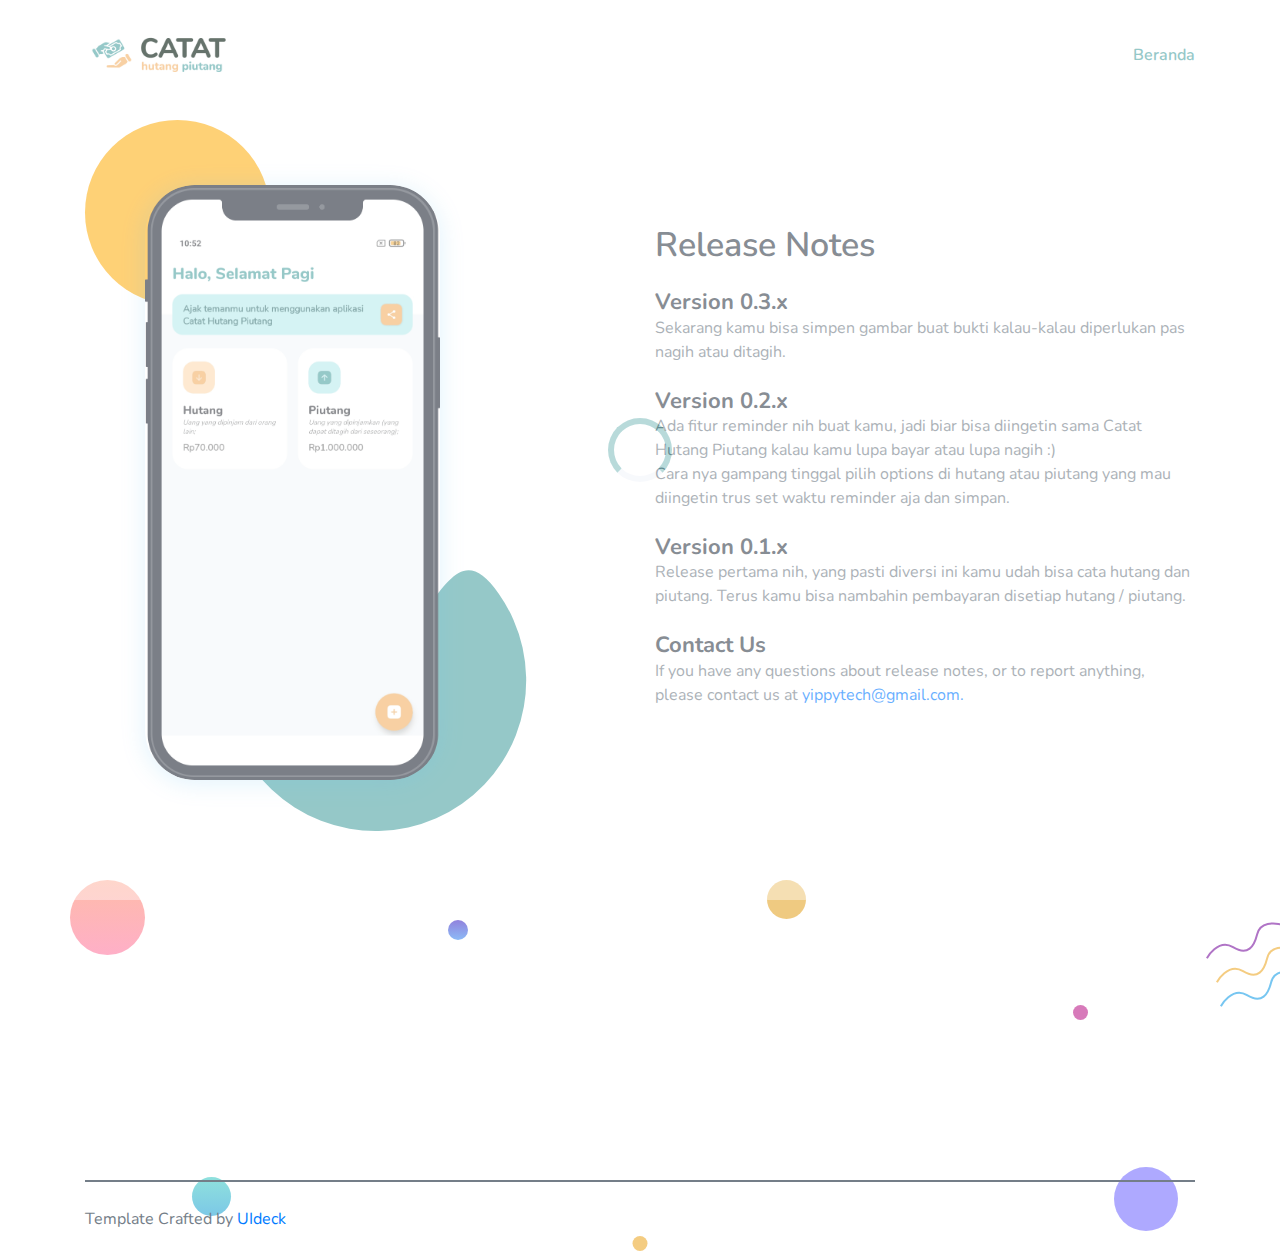
==== release/index.html @ dd899757 "init release notes" ====
<!doctype html>
<html class="no-js" lang="en">

<head>
    <meta charset="utf-8">    
    <title>Catat Hutang Piutang - Release Notes</title>
    <meta name="description" content="">
    <meta name="viewport" content="width=device-width, initial-scale=1">
    <link rel="shortcut icon" href="../assets/images/favicon.png" type="image/png">
    <link rel="stylesheet" href="../assets/css/animate.css">
    <link rel="stylesheet" href="../assets/css/lineicons.css">
    <link rel="stylesheet" href="../assets/css/bootstrap.min.css">
    <link rel="stylesheet" href="../assets/css/default.css">
    <link rel="stylesheet" href="../assets/css/style.css">    
</head>

<body>
    <div class="preloader">
        <div class="loader">
            <div class="ytp-spinner">
                <div class="ytp-spinner-container">
                    <div class="ytp-spinner-rotator">
                        <div class="ytp-spinner-left">
                            <div class="ytp-spinner-circle"></div>
                        </div>
                        <div class="ytp-spinner-right">
                            <div class="ytp-spinner-circle"></div>
                        </div>
                    </div>
                </div>
            </div>
        </div>
    </div>
    <header class="header-area">
        <div class="navbar-area">
            <div class="container">
                <div class="row">
                    <div class="col-lg-12">
                        <nav class="navbar navbar-expand-lg">
                            <a class="navbar-brand" href="https://yippytech.github.io/debt">
                                <img src="../assets/images/logo.png" alt="Logo">
                            </a>
                            <button class="navbar-toggler" type="button" data-toggle="collapse" data-target="#navbarSupportedContent" aria-controls="navbarSupportedContent" aria-expanded="false" aria-label="Toggle navigation">
                                <span class="toggler-icon"></span>
                                <span class="toggler-icon"></span>
                                <span class="toggler-icon"></span>
                            </button>

                            <div class="collapse navbar-collapse sub-menu-bar" id="navbarSupportedContent">
                                <ul id="nav" class="navbar-nav ml-auto">
                                    <li class="nav-item active">
                                        <a class="page-scroll" href="https://yippytech.github.io/debt">Beranda</a>
                                    </li>
                                </ul>
                            </div>
                        </nav>
                    </div>
                </div>
            </div>
        </div>

    </header>
    
    <section id="download" class="download-area pt-70 pb-40">
        <div class="container">
            <div class="row justify-content-center align-items-center">
                <div class="col-lg-6 col-md-9 d-none d-lg-block">
                    <div class="download-image mt-50 wow fadeInRightBig" data-wow-duration="1.3s" data-wow-delay="0.2s">
                        <img class="image" src="../assets/images/download-app.png" alt="download">
                        
                        <div class="download-shape-1"></div>
                        <div class="download-shape-2">
                            <img class="svg" src="../assets/images/download-shape.svg" alt="shape">
                        </div>
                    </div>
                </div>
                <div class="col-lg-6">
                    <div class="download-content mt-45 wow fadeInLeftBig" data-wow-duration="1.3s" data-wow-delay="0.5s">
                        <h3 class="download-title">Release Notes</h3>
                        <section class="mb-4 mt-4" id="item-1-1">
                            <h4 class="section-heading">Version 0.3.x</h4>
                            <p>Sekarang kamu bisa simpen gambar buat bukti kalau-kalau diperlukan pas nagih atau ditagih. </p>
                        </section>
                        <section class="mb-4 mt-4" id="item-1-1">
                            <h4 class="section-heading">Version 0.2.x</h4>
                            <p>Ada fitur reminder nih buat kamu, jadi biar bisa diingetin sama Catat Hutang Piutang kalau kamu lupa bayar atau lupa nagih :)
                            <br>
                            Cara nya gampang tinggal pilih options di hutang atau piutang yang mau diingetin trus set waktu reminder aja dan simpan.</p>
                        </section>
                        <section class="mb-4 mt-4" id="item-1-1">
                            <h4 class="section-heading">Version 0.1.x</h4>
                            <p>Release pertama nih, yang pasti diversi ini kamu udah bisa cata hutang dan piutang. Terus kamu bisa nambahin pembayaran disetiap hutang / piutang.</p>
                        </section>
    
                        <section class="mb-4" id="item-1-6">
                            <h4 class="section-heading">Contact Us</h4>
                            <p>If you have any questions about release notes, or to report anything, please contact us at <a href="mailto:yippytech@gmail.com">yippytech@gmail.com.</a></p>
                        </section><!--//section-->
                    </div>
                </div>
            </div>
        </div>
    </section>
    
    <footer id="footer" class="footer-area">
        
        <div class="footer-shape shape-1"></div>
        <div class="footer-shape shape-2"></div>
        <div class="footer-shape shape-3"></div>
        <div class="footer-shape shape-4"></div>
        <div class="footer-shape shape-5"></div>
        <div class="footer-shape shape-6"></div>
        <div class="footer-shape shape-7"></div>
        <div class="footer-shape shape-8">
            <img class="svg" src="../assets/images/footer-shape.svg" alt="Shape">
        </div>
        
        <div class="footer-widget pt-30 pb-80">
            <div class="container">
                <div class="row">
                    <div class="col-lg-4 col-md-6">
                        <div class="footer-about mt-50 wow fadeIn" data-wow-duration="1.3s" data-wow-delay="0.2s">
                            <a class="logo" href="#" >
                                <img src="../assets/images/logo.png" alt="Logo">
                            </a>
                            <p class="text">Biar ga lupa hutangin dan pinjem ke siapa aja :).</p>
                        </div>
                    </div> 
                    <div class="col-lg-5 col-md-6">
                        <div class="footer-link d-flex flex-wrap">
                            <div class="footer-link-wrapper mt-45 wow fadeIn" data-wow-duration="1.3s" data-wow-delay="0.4s">
                                <div class="footer-title">
                                    <h3 class="title">Link</h3>
                                </div>
                                <ul class="link">
                                    <li><a class="" href="https://yippytech.github.io/debt#home">Beranda</a></li>
                                    <li><a class="" href="https://yippytech.github.io/debt#why">Why</a></li>
                                    <li><a class="" href="https://yippytech.github.io/debt#about">Tentang</a></li>
                                </ul>
                            </div>
                            
                            <div class="footer-link-wrapper mt-45 wow fadeIn" data-wow-duration="1.3s" data-wow-delay="0.6s">
                                <div class="footer-title">
                                    <h3 class="title">Support</h3>
                                </div>
                                <ul class="link">
                                    <li><a class="" href="#">Privacy Policy</a></li>
                                </ul>
                            </div>
                        </div>
                    </div>
                    <div class="col-lg-3 col-md-6">
                        <div class="footer-contact mt-45 wow fadeIn" data-wow-duration="1.3s" data-wow-delay="0.8s">
                            <div class="footer-title">
                                <h3 class="title">Hubungi Kami</h3>
                            </div>
                            <ul class="contact-list">
                                <li>
                                    <div class="contact-info d-flex">
                                        <div class="info-content media-body">
                                            <p class="text"><a href="mailto:yippytech@gmail.com"><i class="lni lni-envelope"></i> yippytech@gmail.com</a></p>
                                        </div>
                                    </div>
                                </li>    
                            </ul>
                        </div>
                    </div>
                </div>
            </div>
        </div>
        
        <div class="footer-copyright">
            <div class="container">
                <div class="row">
                    <div class="col-lg-12">
                        <div class="copyright d-sm-flex justify-content-between">
                            <div class="copyright-text text-center">
                                <p class="text">Template Crafted by <a rel="nofollow" href="https://uideck.com">UIdeck</a></p>
                            </div>                        
                        </div>
                    </div>
                </div>
            </div>
        </div>
    </footer>
    <a href="#" class="back-to-top"><i class="lni lni-chevron-up"></i></a>

    <script src="../assets/js/vendor/jquery-1.12.4.min.js"></script>
    <script src="../assets/js/vendor/modernizr-3.7.1.min.js"></script>
    <script src="../assets/js/popper.min.js"></script>
    <script src="../assets/js/wow.min.js"></script>
    <script src="../assets/js/jquery.easing.min.js"></script>
    <script src="../assets/js/scrolling-nav.js"></script>
    <script src="../assets/js/main.js"></script>
    
</body>

</html>
---- assets/css/default.css ----
/* Deafult Margin & Padding */
/*-- Margin Top --*/
.mt-5 {
	margin-top: 5px;
}
.mt-10 {
	margin-top: 10px;
}
.mt-15 {
	margin-top: 15px;
}
.mt-20 {
	margin-top: 20px;
}
.mt-25 {
	margin-top: 25px;
}
.mt-30 {
	margin-top: 30px;
}
.mt-35 {
	margin-top: 35px;
}
.mt-40 {
	margin-top: 40px;
}
.mt-45 {
	margin-top: 45px;
}
.mt-50 {
	margin-top: 50px;
}
.mt-55 {
	margin-top: 55px;
}
.mt-60 {
	margin-top: 60px;
}
.mt-65 {
	margin-top: 65px;
}
.mt-70 {
	margin-top: 70px;
}
.mt-75 {
	margin-top: 75px;
}
.mt-80 {
	margin-top: 80px;
}
.mt-85 {
	margin-top: 85px;
}
.mt-90 {
	margin-top: 90px;
}
.mt-95 {
	margin-top: 95px;
}
.mt-100 {
	margin-top: 100px;
}
.mt-105 {
	margin-top: 105px;
}
.mt-110 {
	margin-top: 110px;
}
.mt-115 {
	margin-top: 115px;
}
.mt-120 {
	margin-top: 120px;
}
.mt-125 {
	margin-top: 125px;
}
.mt-130 {
	margin-top: 130px;
}
.mt-135 {
	margin-top: 135px;
}
.mt-140 {
	margin-top: 140px;
}
.mt-145 {
	margin-top: 145px;
}
.mt-150 {
	margin-top: 150px;
}
.mt-155 {
	margin-top: 155px;
}
.mt-160 {
	margin-top: 160px;
}
.mt-165 {
	margin-top: 165px;
}
.mt-170 {
	margin-top: 170px;
}
.mt-175 {
	margin-top: 175px;
}
.mt-180 {
	margin-top: 180px;
}
.mt-185 {
	margin-top: 185px;
}
.mt-190 {
	margin-top: 190px;
}
.mt-195 {
	margin-top: 195px;
}
.mt-200 {
	margin-top: 200px;
}
/*-- Margin Bottom --*/

.mb-5 {
	margin-bottom: 5px;
}
.mb-10 {
	margin-bottom: 10px;
}
.mb-15 {
	margin-bottom: 15px;
}
.mb-20 {
	margin-bottom: 20px;
}
.mb-25 {
	margin-bottom: 25px;
}
.mb-30 {
	margin-bottom: 30px;
}
.mb-35 {
	margin-bottom: 35px;
}
.mb-40 {
	margin-bottom: 40px;
}
.mb-45 {
	margin-bottom: 45px;
}
.mb-50 {
	margin-bottom: 50px;
}
.mb-55 {
	margin-bottom: 55px;
}
.mb-60 {
	margin-bottom: 60px;
}
.mb-65 {
	margin-bottom: 65px;
}
.mb-70 {
	margin-bottom: 70px;
}
.mb-75 {
	margin-bottom: 75px;
}
.mb-80 {
	margin-bottom: 80px;
}
.mb-85 {
	margin-bottom: 85px;
}
.mb-90 {
	margin-bottom: 90px;
}
.mb-95 {
	margin-bottom: 95px;
}
.mb-100 {
	margin-bottom: 100px;
}
.mb-105 {
	margin-bottom: 105px;
}
.mb-110 {
	margin-bottom: 110px;
}
.mb-115 {
	margin-bottom: 115px;
}
.mb-120 {
	margin-bottom: 120px;
}
.mb-125 {
	margin-bottom: 125px;
}
.mb-130 {
	margin-bottom: 130px;
}
.mb-135 {
	margin-bottom: 135px;
}
.mb-140 {
	margin-bottom: 140px;
}
.mb-145 {
	margin-bottom: 145px;
}
.mb-150 {
	margin-bottom: 150px;
}
.mb-155 {
	margin-bottom: 155px;
}
.mb-160 {
	margin-bottom: 160px;
}
.mb-165 {
	margin-bottom: 165px;
}
.mb-170 {
	margin-bottom: 170px;
}
.mb-175 {
	margin-bottom: 175px;
}
.mb-180 {
	margin-bottom: 180px;
}
.mb-185 {
	margin-bottom: 185px;
}
.mb-190 {
	margin-bottom: 190px;
}
.mb-195 {
	margin-bottom: 195px;
}
.mb-200 {
	margin-bottom: 200px;
}
/*-- margin left --*/
.ml-5 {
	margin-left: 5px;
}
.ml-10 {
	margin-left: 10px;
}
.ml-15 {
	margin-left: 15px;
}
.ml-20 {
	margin-left: 20px;
}
.ml-25 {
	margin-left: 25px;
}
.ml-30 {
	margin-left: 30px;
}
.ml-35 {
	margin-left: 35px;
}
.ml-40 {
	margin-left: 40px;
}
.ml-45 {
	margin-left: 45px;
}
.ml-50 {
	margin-left: 50px;
}
.ml-55 {
	margin-left: 55px;
}
.ml-60 {
	margin-left: 60px;
}
.ml-65 {
	margin-left: 65px;
}
.ml-70 {
	margin-left: 70px;
}
.ml-75 {
	margin-left: 75px;
}
.ml-80 {
	margin-left: 80px;
}
.ml-85 {
	margin-left: 85px;
}
.ml-90 {
	margin-left: 90px;
}
.ml-95 {
	margin-left: 95px;
}
.ml-100 {
	margin-left: 100px;
}
.ml-105 {
	margin-left: 105px;
}
.ml-110 {
	margin-left: 110px;
}
.ml-115 {
	margin-left: 115px;
}
.ml-120 {
	margin-left: 120px;
}
.ml-125 {
	margin-left: 125px;
}
.ml-130 {
	margin-left: 130px;
}
.ml-135 {
	margin-left: 135px;
}
.ml-140 {
	margin-left: 140px;
}
.ml-145 {
	margin-left: 145px;
}
.ml-150 {
	margin-left: 150px;
}
.ml-155 {
	margin-left: 155px;
}
.ml-160 {
	margin-left: 160px;
}
.ml-165 {
	margin-left: 165px;
}
.ml-170 {
	margin-left: 170px;
}
.ml-175 {
	margin-left: 175px;
}
.ml-180 {
	margin-left: 180px;
}
.ml-185 {
	margin-left: 185px;
}
.ml-190 {
	margin-left: 190px;
}
.ml-195 {
	margin-left: 195px;
}
.ml-200 {
	margin-left: 200px;
}
/*-- margin right --*/
.mr-5 {
	margin-right: 5px;
}
.mr-10 {
	margin-right: 10px;
}
.mr-15 {
	margin-right: 15px;
}
.mr-20 {
	margin-right: 20px;
}
.mr-25 {
	margin-right: 25px;
}
.mr-30 {
	margin-right: 30px;
}
.mr-35 {
	margin-right: 35px;
}
.mr-40 {
	margin-right: 40px;
}
.mr-45 {
	margin-right: 45px;
}
.mr-50 {
	margin-right: 50px;
}
.mr-55 {
	margin-right: 55px;
}
.mr-60 {
	margin-right: 60px;
}
.mr-65 {
	margin-right: 65px;
}
.mr-70 {
	margin-right: 70px;
}
.mr-75 {
	margin-right: 75px;
}
.mr-80 {
	margin-right: 80px;
}
.mr-85 {
	margin-right: 85px;
}
.mr-90 {
	margin-right: 90px;
}
.mr-95 {
	margin-right: 95px;
}
.mr-100 {
	margin-right: 100px;
}
.mr-105 {
	margin-right: 105px;
}
.mr-110 {
	margin-right: 110px;
}
.mr-115 {
	margin-right: 115px;
}
.mr-120 {
	margin-right: 120px;
}
.mr-125 {
	margin-right: 125px;
}
.mr-130 {
	margin-right: 130px;
}
.mr-135 {
	margin-right: 135px;
}
.mr-140 {
	margin-right: 140px;
}
.mr-145 {
	margin-right: 145px;
}
.mr-150 {
	margin-right: 150px;
}
.mr-155 {
	margin-right: 155px;
}
.mr-160 {
	margin-right: 160px;
}
.mr-165 {
	margin-right: 165px;
}
.mr-170 {
	margin-right: 170px;
}
.mr-175 {
	margin-right: 175px;
}
.mr-180 {
	margin-right: 180px;
}
.mr-185 {
	margin-right: 185px;
}
.mr-190 {
	margin-right: 190px;
}
.mr-195 {
	margin-right: 195px;
}
.mr-200 {
	margin-right: 200px;
}


/*-- Padding Top --*/

.pt-5 {
	padding-top: 5px;
}
.pt-10 {
	padding-top: 10px;
}
.pt-15 {
	padding-top: 15px;
}
.pt-20 {
	padding-top: 20px;
}
.pt-25 {
	padding-top: 25px;
}
.pt-30 {
	padding-top: 30px;
}
.pt-35 {
	padding-top: 35px;
}
.pt-40 {
	padding-top: 40px;
}
.pt-45 {
	padding-top: 45px;
}
.pt-50 {
	padding-top: 50px;
}
.pt-55 {
	padding-top: 55px;
}
.pt-60 {
	padding-top: 60px;
}
.pt-65 {
	padding-top: 65px;
}
.pt-70 {
	padding-top: 70px;
}
.pt-75 {
	padding-top: 75px;
}
.pt-80 {
	padding-top: 80px;
}
.pt-85 {
	padding-top: 85px;
}
.pt-90 {
	padding-top: 90px;
}
.pt-95 {
	padding-top: 95px;
}
.pt-100 {
	padding-top: 100px;
}
.pt-105 {
	padding-top: 105px;
}
.pt-110 {
	padding-top: 110px;
}
.pt-115 {
	padding-top: 115px;
}
.pt-120 {
	padding-top: 120px;
}
.pt-125 {
	padding-top: 125px;
}
.pt-130 {
	padding-top: 130px;
}
.pt-135 {
	padding-top: 135px;
}
.pt-140 {
	padding-top: 140px;
}
.pt-145 {
	padding-top: 145px;
}
.pt-150 {
	padding-top: 150px;
}
.pt-155 {
	padding-top: 155px;
}
.pt-160 {
	padding-top: 160px;
}
.pt-165 {
	padding-top: 165px;
}
.pt-170 {
	padding-top: 170px;
}
.pt-175 {
	padding-top: 175px;
}
.pt-180 {
	padding-top: 180px;
}
.pt-185 {
	padding-top: 185px;
}
.pt-190 {
	padding-top: 190px;
}
.pt-195 {
	padding-top: 195px;
}
.pt-200 {
	padding-top: 200px;
}
/*-- Padding Bottom --*/

.pb-5 {
	padding-bottom: 5px;
}
.pb-10 {
	padding-bottom: 10px;
}
.pb-15 {
	padding-bottom: 15px;
}
.pb-20 {
	padding-bottom: 20px;
}
.pb-25 {
	padding-bottom: 25px;
}
.pb-30 {
	padding-bottom: 30px;
}
.pb-35 {
	padding-bottom: 35px;
}
.pb-40 {
	padding-bottom: 40px;
}
.pb-45 {
	padding-bottom: 45px;
}
.pb-50 {
	padding-bottom: 50px;
}
.pb-55 {
	padding-bottom: 55px;
}
.pb-60 {
	padding-bottom: 60px;
}
.pb-65 {
	padding-bottom: 65px;
}
.pb-70 {
	padding-bottom: 70px;
}
.pb-75 {
	padding-bottom: 75px;
}
.pb-80 {
	padding-bottom: 80px;
}
.pb-85 {
	padding-bottom: 85px;
}
.pb-90 {
	padding-bottom: 90px;
}
.pb-95 {
	padding-bottom: 95px;
}
.pb-100 {
	padding-bottom: 100px;
}
.pb-105 {
	padding-bottom: 105px;
}
.pb-110 {
	padding-bottom: 110px;
}
.pb-115 {
	padding-bottom: 115px;
}
.pb-120 {
	padding-bottom: 120px;
}
.pb-125 {
	padding-bottom: 125px;
}
.pb-130 {
	padding-bottom: 130px;
}
.pb-135 {
	padding-bottom: 135px;
}
.pb-140 {
	padding-bottom: 140px;
}
.pb-145 {
	padding-bottom: 145px;
}
.pb-150 {
	padding-bottom: 150px;
}
.pb-155 {
	padding-bottom: 155px;
}
.pb-160 {
	padding-bottom: 160px;
}
.pb-165 {
	padding-bottom: 165px;
}
.pb-170 {
	padding-bottom: 170px;
}
.pb-175 {
	padding-bottom: 175px;
}
.pb-180 {
	padding-bottom: 180px;
}
.pb-185 {
	padding-bottom: 185px;
}
.pb-190 {
	padding-bottom: 190px;
}
.pb-195 {
	padding-bottom: 195px;
}
.pb-200 {
	padding-bottom: 200px;
}

/*-- Padding left --*/

.pl-0 {
	padding-left: 0px;
}
.pl-5 {
	padding-left: 5px;
}
.pl-10 {
	padding-left: 10px;
}
.pl-15 {
	padding-left: 15px;
}
.pl-20 {
	padding-left: 20px;
}
.pl-25 {
	padding-left: 25px;
}
.pl-30 {
	padding-left: 30px;
}
.pl-35 {
	padding-left: 35px;
}
.pl-40 {
	padding-left: 40px;
}
.pl-45 {
	padding-left: 45px;
}
.pl-50 {
	padding-left: 50px;
}
.pl-55 {
	padding-left: 55px;
}
.pl-60 {
	padding-left: 60px;
}
.pl-65 {
	padding-left: 65px;
}
.pl-70 {
	padding-left: 70px;
}
.pl-75 {
	padding-left: 75px;
}
.pl-80 {
	padding-left: 80px;
}
.pl-85 {
	padding-left: 85px;
}
.pl-90 {
	padding-left: 90px;
}
.pl-100 {
	padding-left: 100px;
}
.pl-105 {
	padding-left: 105px;
}
.pl-110 {
	padding-left: 110px;
}
.pl-115 {
	padding-left: 115px;
}
.pl-120 {
	padding-left: 120px;
}
.pl-125 {
	padding-left: 125px;
}
/*-- Padding right --*/

.pr-0 {
	padding-right: 0px;
}
.pr-5 {
	padding-right: 5px;
}
.pr-10 {
	padding-right: 10px;
}
.pr-15 {
	padding-right: 15px;
}
.pr-20 {
	padding-right: 20px;
}
.pr-25 {
	padding-right: 25px;
}
.pr-30 {
	padding-right: 30px;
}
.pr-35 {
	padding-right: 35px;
}
.pr-40 {
	padding-right: 40px;
}
.pr-45 {
	padding-right: 45px;
}
.pr-50 {
	padding-right: 50px;
}
.pr-55 {
	padding-right: 55px;
}
.pr-60 {
	padding-right: 60px;
}
.pr-65 {
	padding-right: 65px;
}
.pr-70 {
	padding-right: 70px;
}
.pr-75 {
	padding-right: 75px;
}
.pr-80 {
	padding-right: 80px;
}
.pr-85 {
	padding-right: 85px;
}
.pr-90 {
	padding-right: 90px;
}
.pr-95 {
	padding-right: 95px;
}
.pr-100 {
	padding-right: 100px;
}
.pr-105 {
	padding-right: 105px;
}
/* Background Color */

.gray-bg {
	background: #f6f6f6;
}
.white-bg {
	background: #fff;
}
.black-bg {
	background: #222;
}
/* Color */

.white {
	color: #fff;
}
.black {
	color: #222;
}
/* black overlay */

[data-overlay] {
	position: relative;
}
[data-overlay]::before {
	background: #000 none repeat scroll 0 0;
	content: "";
	height: 100%;
	left: 0;
	position: absolute;
	top: 0;
	width: 100%;
	z-index: 1;
}
[data-overlay="3"]::before {
	opacity: 0.3;
}
[data-overlay="4"]::before {
	opacity: 0.4;
}
[data-overlay="5"]::before {
	opacity: 0.5;
}
[data-overlay="6"]::before {
	opacity: 0.6;
}
[data-overlay="7"]::before {
	opacity: 0.7;
}
[data-overlay="8"]::before {
	opacity: 0.8;
}
[data-overlay="9"]::before {
	opacity: 0.9;
}
---- assets/css/style.css ----
/*-----------------------------------------------------------------------------------

    Template Name: AppLand
    Template URI: uideck.com/templates/appland
    Support: https://uideck.com/support/
    Version: 1.0

-----------------------------------------------------------------------------------

    CSS INDEX
    ===================

    01. Theme default CSS
	02. Header
    03. Hero
	04. Footer

-----------------------------------------------------------------------------------*/
/*===========================
      01.COMMON css 
===========================*/
@import url("https://fonts.googleapis.com/css?family=Nunito:300,400,600,700&display=swap");
body {
  font-family: "Nunito", sans-serif;
  font-weight: normal;
  font-style: normal;
  color: #747E88;
  overflow-x: hidden; }

* {
  margin: 0;
  padding: 0;
  -webkit-box-sizing: border-box;
  -moz-box-sizing: border-box;
  box-sizing: border-box; }

img {
  max-width: 100%; }

a:focus,
input:focus,
textarea:focus,
button:focus {
  text-decoration: none;
  outline: none; }

a:focus,
a:hover {
  text-decoration: none; }

i,
span,
a {
  display: inline-block; }

audio,
canvas,
iframe,
img,
svg,
video {
  vertical-align: middle; }

h1,
h2,
h3,
h4,
h5,
h6 {
  font-family: "Nunito", sans-serif;
  font-weight: 700;
  color: #38424D;
  margin: 0px; }

h1 {
  font-size: 48px; }

h2 {
  font-size: 36px; }

h3 {
  font-size: 28px; }

h4 {
  font-size: 22px; }

h5 {
  font-size: 18px; }

h6 {
  font-size: 16px; }

ul, ol {
  margin: 0px;
  padding: 0px;
  list-style-type: none; }

p {
  font-size: 16px;
  font-weight: 400;
  line-height: 24px;
  color: #747E88;
  margin: 0px; }

.bg_cover {
  background-position: center center;
  background-size: cover;
  background-repeat: no-repeat;
  width: 100%;
  height: 100%; }

/*===== All Button Style =====*/
.main-btn {
  display: inline-block;
  font-weight: 500;
  text-align: center;
  white-space: nowrap;
  vertical-align: middle;
  -webkit-user-select: none;
  -moz-user-select: none;
  -ms-user-select: none;
  user-select: none;
  border: 2px solid #4FA4A4;
  padding: 0 25px;
  font-size: 16px;
  height: 55px;
  line-height: 51px;
  border-radius: 5px;
  color: #fff;
  cursor: pointer;
  z-index: 5;
  -webkit-transition: all 0.4s ease-out 0s;
  -moz-transition: all 0.4s ease-out 0s;
  -ms-transition: all 0.4s ease-out 0s;
  -o-transition: all 0.4s ease-out 0s;
  transition: all 0.4s ease-out 0s;
  background-color: #4FA4A4; }
  .main-btn:hover {
    background-color: rgba(8, 152, 231, 0.7);
    color: #fff;
    border-color: transparent; }
  .main-btn.main-btn-2 {
    background-color: transparent;
    color: #525A63;
    border-color: #525A63; }
    .main-btn.main-btn-2:hover {
      background-color: rgba(82, 90, 99, 0.5);
      color: #525A63; }

@keyframes animation1 {
  0% {
    -webkit-transform: scale(1);
    -moz-transform: scale(1);
    -ms-transform: scale(1);
    -o-transform: scale(1);
    transform: scale(1); }
  50% {
    -webkit-transform: scale(1.2);
    -moz-transform: scale(1.2);
    -ms-transform: scale(1.2);
    -o-transform: scale(1.2);
    transform: scale(1.2); }
  100% {
    -webkit-transform: scale(1);
    -moz-transform: scale(1);
    -ms-transform: scale(1);
    -o-transform: scale(1);
    transform: scale(1); } }

@-webkit-keyframes animation1 {
  0% {
    -webkit-transform: scale(1);
    -moz-transform: scale(1);
    -ms-transform: scale(1);
    -o-transform: scale(1);
    transform: scale(1); }
  50% {
    -webkit-transform: scale(1.2);
    -moz-transform: scale(1.2);
    -ms-transform: scale(1.2);
    -o-transform: scale(1.2);
    transform: scale(1.2); }
  100% {
    -webkit-transform: scale(1);
    -moz-transform: scale(1);
    -ms-transform: scale(1);
    -o-transform: scale(1);
    transform: scale(1); } }

/*===== All Section Title Style =====*/
.section-title .title {
  font-size: 35px;
  font-weight: 600; }
  @media (max-width: 767px) {
    .section-title .title {
      font-size: 22px; } }
  @media only screen and (min-width: 576px) and (max-width: 767px) {
    .section-title .title {
      font-size: 26px; } }

.section-title .text {
  margin-top: 20px; }

/*===== All Slick Slide Outline Style =====*/
.slick-slide {
  outline: 0; }

/*===== All Preloader Style =====*/
.preloader {
  /* Body Overlay */
  position: fixed;
  top: 0;
  left: 0;
  display: table;
  height: 100%;
  width: 100%;
  /* Change Background Color */
  background: #fff;
  z-index: 99999; }
  .preloader .loader {
    display: table-cell;
    vertical-align: middle;
    text-align: center; }
    .preloader .loader .ytp-spinner {
      position: absolute;
      left: 50%;
      top: 50%;
      width: 64px;
      margin-left: -32px;
      z-index: 18;
      pointer-events: none; }
      .preloader .loader .ytp-spinner .ytp-spinner-container {
        pointer-events: none;
        position: absolute;
        width: 100%;
        padding-bottom: 100%;
        top: 50%;
        left: 50%;
        margin-top: -50%;
        margin-left: -50%;
        -webkit-animation: ytp-spinner-linspin 1568.23529647ms linear infinite;
        -moz-animation: ytp-spinner-linspin 1568.23529647ms linear infinite;
        -o-animation: ytp-spinner-linspin 1568.23529647ms linear infinite;
        animation: ytp-spinner-linspin 1568.23529647ms linear infinite; }
        .preloader .loader .ytp-spinner .ytp-spinner-container .ytp-spinner-rotator {
          position: absolute;
          width: 100%;
          height: 100%;
          -webkit-animation: ytp-spinner-easespin 5332ms cubic-bezier(0.4, 0, 0.2, 1) infinite both;
          -moz-animation: ytp-spinner-easespin 5332ms cubic-bezier(0.4, 0, 0.2, 1) infinite both;
          -o-animation: ytp-spinner-easespin 5332ms cubic-bezier(0.4, 0, 0.2, 1) infinite both;
          animation: ytp-spinner-easespin 5332ms cubic-bezier(0.4, 0, 0.2, 1) infinite both; }
          .preloader .loader .ytp-spinner .ytp-spinner-container .ytp-spinner-rotator .ytp-spinner-left {
            position: absolute;
            top: 0;
            left: 0;
            bottom: 0;
            overflow: hidden;
            right: 50%; }
          .preloader .loader .ytp-spinner .ytp-spinner-container .ytp-spinner-rotator .ytp-spinner-right {
            position: absolute;
            top: 0;
            right: 0;
            bottom: 0;
            overflow: hidden;
            left: 50%; }
    .preloader .loader .ytp-spinner-circle {
      box-sizing: border-box;
      position: absolute;
      width: 200%;
      height: 100%;
      border-style: solid;
      /* Spinner Color */
      border-color: #4FA4A4 #4FA4A4 #eceff8;
      border-radius: 50%;
      border-width: 6px; }
    .preloader .loader .ytp-spinner-left .ytp-spinner-circle {
      left: 0;
      right: -100%;
      border-right-color: #eceff8;
      -webkit-animation: ytp-spinner-left-spin 1333ms cubic-bezier(0.4, 0, 0.2, 1) infinite both;
      -moz-animation: ytp-spinner-left-spin 1333ms cubic-bezier(0.4, 0, 0.2, 1) infinite both;
      -o-animation: ytp-spinner-left-spin 1333ms cubic-bezier(0.4, 0, 0.2, 1) infinite both;
      animation: ytp-spinner-left-spin 1333ms cubic-bezier(0.4, 0, 0.2, 1) infinite both; }
    .preloader .loader .ytp-spinner-right .ytp-spinner-circle {
      left: -100%;
      right: 0;
      border-left-color: #eceff8;
      -webkit-animation: ytp-right-spin 1333ms cubic-bezier(0.4, 0, 0.2, 1) infinite both;
      -moz-animation: ytp-right-spin 1333ms cubic-bezier(0.4, 0, 0.2, 1) infinite both;
      -o-animation: ytp-right-spin 1333ms cubic-bezier(0.4, 0, 0.2, 1) infinite both;
      animation: ytp-right-spin 1333ms cubic-bezier(0.4, 0, 0.2, 1) infinite both; }

/* Preloader Animations */
@-webkit-keyframes ytp-spinner-linspin {
  to {
    -webkit-transform: rotate(360deg);
    -moz-transform: rotate(360deg);
    -ms-transform: rotate(360deg);
    -o-transform: rotate(360deg);
    transform: rotate(360deg); } }

@keyframes ytp-spinner-linspin {
  to {
    -webkit-transform: rotate(360deg);
    -moz-transform: rotate(360deg);
    -ms-transform: rotate(360deg);
    -o-transform: rotate(360deg);
    transform: rotate(360deg); } }

@-webkit-keyframes ytp-spinner-easespin {
  12.5% {
    -webkit-transform: rotate(135deg);
    -moz-transform: rotate(135deg);
    -ms-transform: rotate(135deg);
    -o-transform: rotate(135deg);
    transform: rotate(135deg); }
  25% {
    -webkit-transform: rotate(270deg);
    -moz-transform: rotate(270deg);
    -ms-transform: rotate(270deg);
    -o-transform: rotate(270deg);
    transform: rotate(270deg); }
  37.5% {
    -webkit-transform: rotate(405deg);
    -moz-transform: rotate(405deg);
    -ms-transform: rotate(405deg);
    -o-transform: rotate(405deg);
    transform: rotate(405deg); }
  50% {
    -webkit-transform: rotate(540deg);
    -moz-transform: rotate(540deg);
    -ms-transform: rotate(540deg);
    -o-transform: rotate(540deg);
    transform: rotate(540deg); }
  62.5% {
    -webkit-transform: rotate(675deg);
    -moz-transform: rotate(675deg);
    -ms-transform: rotate(675deg);
    -o-transform: rotate(675deg);
    transform: rotate(675deg); }
  75% {
    -webkit-transform: rotate(810deg);
    -moz-transform: rotate(810deg);
    -ms-transform: rotate(810deg);
    -o-transform: rotate(810deg);
    transform: rotate(810deg); }
  87.5% {
    -webkit-transform: rotate(945deg);
    -moz-transform: rotate(945deg);
    -ms-transform: rotate(945deg);
    -o-transform: rotate(945deg);
    transform: rotate(945deg); }
  to {
    -webkit-transform: rotate(1080deg);
    -moz-transform: rotate(1080deg);
    -ms-transform: rotate(1080deg);
    -o-transform: rotate(1080deg);
    transform: rotate(1080deg); } }

@keyframes ytp-spinner-easespin {
  12.5% {
    -webkit-transform: rotate(135deg);
    -moz-transform: rotate(135deg);
    -ms-transform: rotate(135deg);
    -o-transform: rotate(135deg);
    transform: rotate(135deg); }
  25% {
    -webkit-transform: rotate(270deg);
    -moz-transform: rotate(270deg);
    -ms-transform: rotate(270deg);
    -o-transform: rotate(270deg);
    transform: rotate(270deg); }
  37.5% {
    -webkit-transform: rotate(405deg);
    -moz-transform: rotate(405deg);
    -ms-transform: rotate(405deg);
    -o-transform: rotate(405deg);
    transform: rotate(405deg); }
  50% {
    -webkit-transform: rotate(540deg);
    -moz-transform: rotate(540deg);
    -ms-transform: rotate(540deg);
    -o-transform: rotate(540deg);
    transform: rotate(540deg); }
  62.5% {
    -webkit-transform: rotate(675deg);
    -moz-transform: rotate(675deg);
    -ms-transform: rotate(675deg);
    -o-transform: rotate(675deg);
    transform: rotate(675deg); }
  75% {
    -webkit-transform: rotate(810deg);
    -moz-transform: rotate(810deg);
    -ms-transform: rotate(810deg);
    -o-transform: rotate(810deg);
    transform: rotate(810deg); }
  87.5% {
    -webkit-transform: rotate(945deg);
    -moz-transform: rotate(945deg);
    -ms-transform: rotate(945deg);
    -o-transform: rotate(945deg);
    transform: rotate(945deg); }
  to {
    -webkit-transform: rotate(1080deg);
    -moz-transform: rotate(1080deg);
    -ms-transform: rotate(1080deg);
    -o-transform: rotate(1080deg);
    transform: rotate(1080deg); } }

@-webkit-keyframes ytp-spinner-left-spin {
  0% {
    -webkit-transform: rotate(130deg);
    -moz-transform: rotate(130deg);
    -ms-transform: rotate(130deg);
    -o-transform: rotate(130deg);
    transform: rotate(130deg); }
  50% {
    -webkit-transform: rotate(-5deg);
    -moz-transform: rotate(-5deg);
    -ms-transform: rotate(-5deg);
    -o-transform: rotate(-5deg);
    transform: rotate(-5deg); }
  to {
    -webkit-transform: rotate(130deg);
    -moz-transform: rotate(130deg);
    -ms-transform: rotate(130deg);
    -o-transform: rotate(130deg);
    transform: rotate(130deg); } }

@keyframes ytp-spinner-left-spin {
  0% {
    -webkit-transform: rotate(130deg);
    -moz-transform: rotate(130deg);
    -ms-transform: rotate(130deg);
    -o-transform: rotate(130deg);
    transform: rotate(130deg); }
  50% {
    -webkit-transform: rotate(-5deg);
    -moz-transform: rotate(-5deg);
    -ms-transform: rotate(-5deg);
    -o-transform: rotate(-5deg);
    transform: rotate(-5deg); }
  to {
    -webkit-transform: rotate(130deg);
    -moz-transform: rotate(130deg);
    -ms-transform: rotate(130deg);
    -o-transform: rotate(130deg);
    transform: rotate(130deg); } }

@-webkit-keyframes ytp-right-spin {
  0% {
    -webkit-transform: rotate(-130deg);
    -moz-transform: rotate(-130deg);
    -ms-transform: rotate(-130deg);
    -o-transform: rotate(-130deg);
    transform: rotate(-130deg); }
  50% {
    -webkit-transform: rotate(5deg);
    -moz-transform: rotate(5deg);
    -ms-transform: rotate(5deg);
    -o-transform: rotate(5deg);
    transform: rotate(5deg); }
  to {
    -webkit-transform: rotate(-130deg);
    -moz-transform: rotate(-130deg);
    -ms-transform: rotate(-130deg);
    -o-transform: rotate(-130deg);
    transform: rotate(-130deg); } }

@keyframes ytp-right-spin {
  0% {
    -webkit-transform: rotate(-130deg);
    -moz-transform: rotate(-130deg);
    -ms-transform: rotate(-130deg);
    -o-transform: rotate(-130deg);
    transform: rotate(-130deg); }
  50% {
    -webkit-transform: rotate(5deg);
    -moz-transform: rotate(5deg);
    -ms-transform: rotate(5deg);
    -o-transform: rotate(5deg);
    transform: rotate(5deg); }
  to {
    -webkit-transform: rotate(-130deg);
    -moz-transform: rotate(-130deg);
    -ms-transform: rotate(-130deg);
    -o-transform: rotate(-130deg);
    transform: rotate(-130deg); } }

/*===========================
      02.HEADER css 
===========================*/
/*===== NAVBAR =====*/
.navbar-area {
  position: absolute;
  top: 0;
  left: 0;
  width: 100%;
  z-index: 99;
  -webkit-transition: all 0.3s ease-out 0s;
  -moz-transition: all 0.3s ease-out 0s;
  -ms-transition: all 0.3s ease-out 0s;
  -o-transition: all 0.3s ease-out 0s;
  transition: all 0.3s ease-out 0s; }

.sticky {
  position: fixed;
  z-index: 99;
  background-color: #fff;
  -webkit-box-shadow: 0px 20px 50px 0px rgba(0, 0, 0, 0.05);
  -moz-box-shadow: 0px 20px 50px 0px rgba(0, 0, 0, 0.05);
  box-shadow: 0px 20px 50px 0px rgba(0, 0, 0, 0.05);
  -webkit-transition: all 0.3s ease-out 0s;
  -moz-transition: all 0.3s ease-out 0s;
  -ms-transition: all 0.3s ease-out 0s;
  -o-transition: all 0.3s ease-out 0s;
  transition: all 0.3s ease-out 0s; }
  .sticky .navbar {
    padding: 10px 0; }

.navbar {
  padding: 0;
  border-radius: 5px;
  position: relative;
  -webkit-transition: all 0.3s ease-out 0s;
  -moz-transition: all 0.3s ease-out 0s;
  -ms-transition: all 0.3s ease-out 0s;
  -o-transition: all 0.3s ease-out 0s;
  transition: all 0.3s ease-out 0s;
  padding: 35px 0; }

.navbar-brand {
  padding: 0; }
  .navbar-brand img {
    max-width: 150px; }

.navbar-toggler {
  padding: 0; }
  .navbar-toggler .toggler-icon {
    width: 30px;
    height: 2px;
    background-color: #222;
    display: block;
    margin: 5px 0;
    position: relative;
    -webkit-transition: all 0.3s ease-out 0s;
    -moz-transition: all 0.3s ease-out 0s;
    -ms-transition: all 0.3s ease-out 0s;
    -o-transition: all 0.3s ease-out 0s;
    transition: all 0.3s ease-out 0s; }
  .navbar-toggler.active .toggler-icon:nth-of-type(1) {
    -webkit-transform: rotate(45deg);
    -moz-transform: rotate(45deg);
    -ms-transform: rotate(45deg);
    -o-transform: rotate(45deg);
    transform: rotate(45deg);
    top: 7px; }
  .navbar-toggler.active .toggler-icon:nth-of-type(2) {
    opacity: 0; }
  .navbar-toggler.active .toggler-icon:nth-of-type(3) {
    -webkit-transform: rotate(135deg);
    -moz-transform: rotate(135deg);
    -ms-transform: rotate(135deg);
    -o-transform: rotate(135deg);
    transform: rotate(135deg);
    top: -7px; }

@media only screen and (min-width: 768px) and (max-width: 991px) {
  .navbar-collapse {
    position: absolute;
    top: 100%;
    left: 0;
    width: 100%;
    background-color: #fff;
    z-index: 9;
    -webkit-box-shadow: 0px 15px 20px 0px rgba(0, 0, 0, 0.1);
    -moz-box-shadow: 0px 15px 20px 0px rgba(0, 0, 0, 0.1);
    box-shadow: 0px 15px 20px 0px rgba(0, 0, 0, 0.1);
    padding: 5px 12px; } }

@media (max-width: 767px) {
  .navbar-collapse {
    position: absolute;
    top: 100%;
    left: 0;
    width: 100%;
    background-color: #fff;
    z-index: 9;
    -webkit-box-shadow: 0px 15px 20px 0px rgba(56, 66, 77, 0.1);
    -moz-box-shadow: 0px 15px 20px 0px rgba(56, 66, 77, 0.1);
    box-shadow: 0px 15px 20px 0px rgba(56, 66, 77, 0.1);
    padding: 5px 12px; } }

.navbar-nav .nav-item {
  margin-left: 45px;
  position: relative; }
  .navbar-nav .nav-item:first-child {
    margin-left: 0; }
  @media only screen and (min-width: 992px) and (max-width: 1199px) {
    .navbar-nav .nav-item {
      margin-left: 30px; } }
  @media only screen and (min-width: 768px) and (max-width: 991px) {
    .navbar-nav .nav-item {
      margin: 0; } }
  @media (max-width: 767px) {
    .navbar-nav .nav-item {
      margin: 0; } }
  .navbar-nav .nav-item a {
    font-size: 16px;
    font-weight: 600;
    color: #38424D;
    -webkit-transition: all 0.3s ease-out 0s;
    -moz-transition: all 0.3s ease-out 0s;
    -ms-transition: all 0.3s ease-out 0s;
    -o-transition: all 0.3s ease-out 0s;
    transition: all 0.3s ease-out 0s;
    position: relative; }
    @media only screen and (min-width: 768px) and (max-width: 991px) {
      .navbar-nav .nav-item a {
        display: block;
        padding: 4px 0; } }
    @media (max-width: 767px) {
      .navbar-nav .nav-item a {
        display: block;
        padding: 4px 0; } }
  .navbar-nav .nav-item.active > a, .navbar-nav .nav-item:hover > a {
    color: #4FA4A4; }
  .navbar-nav .nav-item:hover .sub-menu {
    top: 100%;
    opacity: 1;
    visibility: visible; }
    @media only screen and (min-width: 768px) and (max-width: 991px) {
      .navbar-nav .nav-item:hover .sub-menu {
        top: 0; } }
    @media (max-width: 767px) {
      .navbar-nav .nav-item:hover .sub-menu {
        top: 0; } }
  .navbar-nav .nav-item .sub-menu {
    width: 200px;
    background-color: #fff;
    -webkit-box-shadow: 0px 0px 20px 0px rgba(0, 0, 0, 0.1);
    -moz-box-shadow: 0px 0px 20px 0px rgba(0, 0, 0, 0.1);
    box-shadow: 0px 0px 20px 0px rgba(0, 0, 0, 0.1);
    position: absolute;
    top: 110%;
    left: 0;
    opacity: 0;
    visibility: hidden;
    -webkit-transition: all 0.3s ease-out 0s;
    -moz-transition: all 0.3s ease-out 0s;
    -ms-transition: all 0.3s ease-out 0s;
    -o-transition: all 0.3s ease-out 0s;
    transition: all 0.3s ease-out 0s; }
    @media only screen and (min-width: 768px) and (max-width: 991px) {
      .navbar-nav .nav-item .sub-menu {
        position: relative;
        width: 100%;
        top: 0;
        display: none;
        opacity: 1;
        visibility: visible; } }
    @media (max-width: 767px) {
      .navbar-nav .nav-item .sub-menu {
        position: relative;
        width: 100%;
        top: 0;
        display: none;
        opacity: 1;
        visibility: visible; } }
    .navbar-nav .nav-item .sub-menu li {
      display: block; }
      .navbar-nav .nav-item .sub-menu li a {
        display: block;
        padding: 8px 20px;
        color: #222; }
        .navbar-nav .nav-item .sub-menu li a.active, .navbar-nav .nav-item .sub-menu li a:hover {
          padding-left: 25px;
          color: #4FA4A4; }

.navbar-nav .sub-nav-toggler {
  display: none; }
  @media only screen and (min-width: 768px) and (max-width: 991px) {
    .navbar-nav .sub-nav-toggler {
      display: block;
      position: absolute;
      right: 0;
      top: 0;
      background: none;
      color: #222;
      font-size: 18px;
      border: 0;
      width: 30px;
      height: 30px; } }
  @media (max-width: 767px) {
    .navbar-nav .sub-nav-toggler {
      display: block;
      position: absolute;
      right: 0;
      top: 0;
      background: none;
      color: #222;
      font-size: 18px;
      border: 0;
      width: 30px;
      height: 30px; } }
  .navbar-nav .sub-nav-toggler span {
    width: 8px;
    height: 8px;
    border-left: 1px solid #222;
    border-bottom: 1px solid #222;
    -webkit-transform: rotate(-45deg);
    -moz-transform: rotate(-45deg);
    -ms-transform: rotate(-45deg);
    -o-transform: rotate(-45deg);
    transform: rotate(-45deg);
    position: relative;
    top: -5px; }

/*===== HEADER HERO =====*/
.header-hero {
  position: relative;
  z-index: 5;
  background-position: bottom center;
  height: 800px; }
  @media only screen and (min-width: 1400px) {
    .header-hero {
      height: 900px; } }
  @media only screen and (min-width: 768px) and (max-width: 991px) {
    .header-hero {
      height: auto; } }
  @media (max-width: 767px) {
    .header-hero {
      height: auto; } }
  .header-hero .shape {
    position: absolute; }
    .header-hero .shape.shape-1 {
      width: 75px;
      height: 75px;
      background: -webkit-linear-gradient(rgba(254, 132, 100, 0.5) 0%, rgba(254, 110, 154, 0.5) 100%);
      background: -o-linear-gradient(rgba(254, 132, 100, 0.5) 0%, rgba(254, 110, 154, 0.5) 100%);
      background: linear-gradient(rgba(254, 132, 100, 0.5) 0%, rgba(254, 110, 154, 0.5) 100%);
      border-radius: 50%;
      left: 130px;
      top: 25%;
      -webkit-animation: animation1 2s linear infinite;
      -moz-animation: animation1 2s linear infinite;
      -o-animation: animation1 2s linear infinite;
      animation: animation1 2s linear infinite; }
    .header-hero .shape.shape-2 {
      width: 39px;
      height: 39px;
      background: -webkit-linear-gradient(rgba(51, 200, 193, 0.5) 0%, rgba(17, 155, 210, 0.5) 100%);
      background: -o-linear-gradient(rgba(51, 200, 193, 0.5) 0%, rgba(17, 155, 210, 0.5) 100%);
      background: linear-gradient(rgba(51, 200, 193, 0.5) 0%, rgba(17, 155, 210, 0.5) 100%);
      left: 150px;
      bottom: 40px;
      border-radius: 50%;
      -webkit-animation: animation1 2s linear infinite;
      -moz-animation: animation1 2s linear infinite;
      -o-animation: animation1 2s linear infinite;
      animation: animation1 2s linear infinite; }
    .header-hero .shape.shape-3 {
      width: 19px;
      height: 19px;
      background: -webkit-linear-gradient(rgba(54, 28, 193, 0.5) 0%, rgba(46, 130, 239, 0.5) 100%);
      background: -o-linear-gradient(rgba(54, 28, 193, 0.5) 0%, rgba(46, 130, 239, 0.5) 100%);
      background: linear-gradient(rgba(54, 28, 193, 0.5) 0%, rgba(46, 130, 239, 0.5) 100%);
      bottom: 25%;
      left: 26%;
      border-radius: 50%;
      -webkit-animation: animation1 2s linear infinite;
      -moz-animation: animation1 2s linear infinite;
      -o-animation: animation1 2s linear infinite;
      animation: animation1 2s linear infinite; }
    .header-hero .shape.shape-4 {
      background-color: rgba(226, 158, 25, 0.55);
      width: 39px;
      height: 39px;
      border-radius: 50%;
      top: 175px;
      left: 40%;
      -webkit-animation: animation1 2s linear infinite;
      -moz-animation: animation1 2s linear infinite;
      -o-animation: animation1 2s linear infinite;
      animation: animation1 2s linear infinite; }
    .header-hero .shape.shape-5 {
      width: 19px;
      height: 19px;
      background-color: rgba(108, 99, 255, 0.55);
      left: 50%;
      -webkit-transform: translateX(-50%);
      -moz-transform: translateX(-50%);
      -ms-transform: translateX(-50%);
      -o-transform: translateX(-50%);
      transform: translateX(-50%);
      bottom: 20%;
      border-radius: 50%;
      -webkit-animation: animation1 2s linear infinite;
      -moz-animation: animation1 2s linear infinite;
      -o-animation: animation1 2s linear infinite;
      animation: animation1 2s linear infinite; }
    .header-hero .shape.shape-6 {
      width: 14px;
      height: 14px;
      background-color: rgba(235, 163, 26, 0.55);
      border-radius: 50%;
      left: 45%;
      bottom: 70px;
      -webkit-animation: animation1 2s linear infinite;
      -moz-animation: animation1 2s linear infinite;
      -o-animation: animation1 2s linear infinite;
      animation: animation1 2s linear infinite; }

.header-shape-1 {
  position: absolute;
  top: 0;
  width: 50%;
  height: 100%;
  right: 0;
  z-index: -1;
  background-image: url(../images/header-shape-1.svg);
  background-position: left center;
  background-repeat: no-repeat;
  background-size: cover; }
  @media only screen and (min-width: 768px) and (max-width: 991px) {
    .header-shape-1 {
      width: 100%; } }

.header-shape-2 {
  position: absolute;
  top: 0;
  right: 0;
  z-index: -1; }
  @media only screen and (min-width: 992px) and (max-width: 1199px) {
    .header-shape-2 img {
      width: 295px; } }

.header-hero-content {
  position: relative;
  z-index: 9; }
  @media only screen and (min-width: 768px) and (max-width: 991px) {
    .header-hero-content {
      padding-top: 150px; } }
  @media (max-width: 767px) {
    .header-hero-content {
      padding-top: 120px; } }
  .header-hero-content .header-title {
    font-size: 42px;
    color: #38424D; }
    @media only screen and (min-width: 992px) and (max-width: 1199px) {
      .header-hero-content .header-title {
        font-size: 36px; } }
    @media (max-width: 767px) {
      .header-hero-content .header-title {
        font-size: 22px; } }
    @media only screen and (min-width: 576px) and (max-width: 767px) {
      .header-hero-content .header-title {
        font-size: 38px; } }
    .header-hero-content .header-title span {
      display: contents;
      color: #4FA4A4; }
  .header-hero-content .text {
    margin-top: 30px; }
  .header-hero-content ul {
    margin-top: 30px; }
    .header-hero-content ul li {
      margin-left: 50px; }
      .header-hero-content ul li:first-child {
        margin-left: 0; }
  .header-hero-content .main-btn {
    margin-top: 10px; }
  .header-hero-content .header-video {
    margin-top: 15px;
    width: 50px;
    height: 50px;
    line-height: 50px;
    text-align: center;
    color: #fff;
    font-size: 18px;
    border-radius: 50%;
    background-color: #4FA4A4;
    position: relative;
    z-index: 5; }
    .header-hero-content .header-video::before {
      position: absolute;
      content: '';
      width: 100%;
      height: 100%;
      border-radius: 50%;
      background-color: rgba(8, 152, 231, 0.8);
      top: 0;
      left: 0;
      -webkit-animation: video 2s linear infinite;
      -moz-animation: video 2s linear infinite;
      -o-animation: video 2s linear infinite;
      animation: video 2s linear infinite;
      z-index: -1; }

@keyframes video {
  0% {
    -webkit-transform: scale(1);
    -moz-transform: scale(1);
    -ms-transform: scale(1);
    -o-transform: scale(1);
    transform: scale(1);
    opacity: 1; }
  100% {
    -webkit-transform: scale(1.4);
    -moz-transform: scale(1.4);
    -ms-transform: scale(1.4);
    -o-transform: scale(1.4);
    transform: scale(1.4);
    opacity: 0; } }

@-webkit-keyframes video {
  0% {
    -webkit-transform: scale(1);
    -moz-transform: scale(1);
    -ms-transform: scale(1);
    -o-transform: scale(1);
    transform: scale(1);
    opacity: 1; }
  100% {
    -webkit-transform: scale(1.4);
    -moz-transform: scale(1.4);
    -ms-transform: scale(1.4);
    -o-transform: scale(1.4);
    transform: scale(1.4);
    opacity: 0; } }

.header-image {
  padding-top: 80px;
  position: relative;
  z-index: 5; }
  .header-image .image {
    width: 100%; }
  .header-image .image-shape {
    position: absolute;
    bottom: -100px;
    left: -115px;
    z-index: -1; }
    @media (max-width: 767px) {
      .header-image .image-shape {
        left: -90px; } }
    .header-image .image-shape img {
      max-width: 350px; }
      @media (max-width: 767px) {
        .header-image .image-shape img {
          max-width: 250px; } }

/*===========================
      03.SERVICES css 
===========================*/
.single-services {
  -webkit-box-shadow: 0px 0px 10px 0px rgba(154, 154, 154, 0.16);
  -moz-box-shadow: 0px 0px 10px 0px rgba(154, 154, 154, 0.16);
  box-shadow: 0px 0px 10px 0px rgba(154, 154, 154, 0.16);
  -webkit-transition: all 0.3s ease-out 0s;
  -moz-transition: all 0.3s ease-out 0s;
  -ms-transition: all 0.3s ease-out 0s;
  -o-transition: all 0.3s ease-out 0s;
  transition: all 0.3s ease-out 0s;
  padding: 45px 25px 35px; }
  @media (max-width: 767px) {
    .single-services {
      padding: 40px 20px 30px; } }
  .single-services .services-icon {
    width: 79px;
    height: 79px;
    border-radius: 50%;
    margin: 0 auto;
    position: relative;
    text-align: center; }
    .single-services .services-icon i {
      font-size: 46px;
      line-height: 79px;
      color: #fff; }
    .single-services .services-icon::before {
      position: absolute;
      content: '';
      width: 100%;
      height: 100%;
      top: 0;
      left: 0;
      -webkit-transform: scale(1.2);
      -moz-transform: scale(1.2);
      -ms-transform: scale(1.2);
      -o-transform: scale(1.2);
      transform: scale(1.2);
      border-radius: 50%;
      z-index: -1; }
  .single-services .services-content {
    margin-top: 35px; }
    .single-services .services-content .services-title a {
      font-size: 25px;
      font-weight: 500;
      color: #222;
      -webkit-transition: all 0.3s ease-out 0s;
      -moz-transition: all 0.3s ease-out 0s;
      -ms-transition: all 0.3s ease-out 0s;
      -o-transition: all 0.3s ease-out 0s;
      transition: all 0.3s ease-out 0s; }
      @media (max-width: 767px) {
        .single-services .services-content .services-title a {
          font-size: 20px; } }
    .single-services .services-content .text {
      margin-top: 30px; }
  .single-services.services-color-1 .services-icon {
    background-color: #8AC7F2; }
    .single-services.services-color-1 .services-icon::before {
      background-color: rgba(25, 200, 231, 0.2); }
  .single-services.services-color-1 .services-content .services-title a:hover {
    color: #8AC7F2; }
  .single-services.services-color-2 .services-icon {
    background-color: #E7A019; }
    .single-services.services-color-2 .services-icon::before {
      background-color: rgba(229, 169, 79, 0.178); }
  .single-services.services-color-2 .services-content .services-title a:hover {
    color: #E7A019; }
  .single-services.services-color-3 .services-icon {
    background-color: #8950E4; }
    .single-services.services-color-3 .services-icon::before {
      background-color: rgba(137, 80, 228, 0.2); }
  .single-services.services-color-3 .services-content .services-title a:hover {
    color: #8950E4; }
  .single-services.services-color-4 .services-icon {
    background-color: #4FA4A4; }
    .single-services.services-color-4 .services-icon::before {
      background-color: rgba(8, 152, 231, 0.2); }
  .single-services.services-color-4 .services-content .services-title a:hover {
    color: #4FA4A4; }
  .single-services:hover {
    -webkit-box-shadow: 0px 15px 17px 0px rgba(154, 154, 154, 0.16);
    -moz-box-shadow: 0px 15px 17px 0px rgba(154, 154, 154, 0.16);
    box-shadow: 0px 15px 17px 0px rgba(154, 154, 154, 0.16); }

/*===========================
       04.ABOUT css 
===========================*/
.about-area {
  background-color: #F3FDFF; }

.about-image {
  position: relative;
  display: inline-block;
  text-align: center;
  margin-left: 50px;
  padding-top: 100px;
  padding-bottom: 100px; }
  @media (max-width: 767px) {
    .about-image {
      margin-left: 0;
      padding-top: 65px;
      padding-bottom: 45px; } }
  .about-image .about-shape {
    background: -webkit-linear-gradient(#61009d 0%, #cb107a 100%);
    background: -o-linear-gradient(#61009d 0%, #cb107a 100%);
    background: linear-gradient(#61009d 0%, #cb107a 100%);
    width: 394px;
    height: 394px;
    border-radius: 50%;
    position: relative; }
    @media (max-width: 767px) {
      .about-image .about-shape {
        width: 294px;
        height: 294px; } }
    .about-image .about-shape::before {
      position: absolute;
      width: 100%;
      height: 100%;
      top: 0;
      left: 0;
      content: '';
      -webkit-transform: scale(1.1) rotate(25deg);
      -moz-transform: scale(1.1) rotate(25deg);
      -ms-transform: scale(1.1) rotate(25deg);
      -o-transform: scale(1.1) rotate(25deg);
      transform: scale(1.1) rotate(25deg);
      border-radius: 50%;
      border: 2px solid #61009D;
      border-top-color: transparent;
      border-right-color: transparent; }
  .about-image .app {
    position: relative;
    -webkit-transform: rotate(-25deg) translateY(-15%);
    -moz-transform: rotate(-25deg) translateY(-15%);
    -ms-transform: rotate(-25deg) translateY(-15%);
    -o-transform: rotate(-25deg) translateY(-15%);
    transform: rotate(-25deg) translateY(-15%);
    max-width: 280px;
    position: absolute;
    top: 100px;
    left: 95px;
    -webkit-box-shadow: -15px 10px 30px 0px rgba(0, 0, 0, 0.3);
    -moz-box-shadow: -15px 10px 30px 0px rgba(0, 0, 0, 0.3);
    box-shadow: -15px 10px 30px 0px rgba(0, 0, 0, 0.3);
    border-radius: 50px; }
    @media (max-width: 767px) {
      .about-image .app {
        max-width: 190px;
        border-radius: 25px;
        top: 60px; } }

.about-content .main-btn {
  margin-top: 40px; }


/*===========================
     10.DOWNLOAD css 
===========================*/
.download-area .download-image {
  padding-top: 65px;
  padding-left: 60px;
  padding-bottom: 60px;
  position: relative; }
  @media (max-width: 767px) {
    .download-area .download-image {
      padding-left: 20px;
      padding-right: 20px; } }
  .download-area .download-image .image {
    -webkit-box-shadow: 0px 3px 25px 0px rgba(8, 153, 231, 0.2);
    -moz-box-shadow: 0px 3px 25px 0px rgba(8, 153, 231, 0.2);
    box-shadow: 0px 3px 25px 0px rgba(8, 153, 231, 0.2);
    border-radius: 50px;
    max-width: 295px;
    margin: 0 auto; }
    @media (max-width: 767px) {
      .download-area .download-image .image {
        max-width: 100%; } }
    @media only screen and (min-width: 576px) and (max-width: 767px) {
      .download-area .download-image .image {
        max-width: 295px; } }
  .download-area .download-image .download-shape-1 {
    width: 185px;
    height: 185px;
    background-color: #FEB21C;
    border-radius: 50%;
    position: absolute;
    top: 0;
    left: 0;
    z-index: -1; }
  .download-area .download-image .download-shape-2 {
    position: absolute;
    bottom: -50px;
    right: 40px;
    z-index: -1; }

.download-content .download-title {
  font-size: 34px;
  font-weight: 600; }
  @media (max-width: 767px) {
    .download-content .download-title {
      font-size: 22px; } }
  @media only screen and (min-width: 576px) and (max-width: 767px) {
    .download-content .download-title {
      font-size: 28px; } }

.download-content .text {
  margin-top: 35px; }

.download-content ul {
  padding-top: 35px; }
  .download-content ul li {
    display: inline-block;
    margin-top: 15px; }
    .download-content ul li a {
      width: 210px;
      height: 65px;
      border-radius: 5px;
      display: -webkit-flex;
      display: -moz-flex;
      display: -ms-flex;
      display: -o-flex;
      display: flex;
      -ms-flex-align: center;
      align-items: center;
      -ms-flex-pack: center;
      justify-content: center;
      -webkit-transition: all 0.3s ease-out 0s;
      -moz-transition: all 0.3s ease-out 0s;
      -ms-transition: all 0.3s ease-out 0s;
      -o-transition: all 0.3s ease-out 0s;
      transition: all 0.3s ease-out 0s; }
      .download-content ul li a.app-store {
        background-color: #4FA4A4;
        -webkit-box-shadow: 0px 4px 10px 0px rgba(8, 152, 231, 0.4);
        -moz-box-shadow: 0px 4px 10px 0px rgba(8, 152, 231, 0.4);
        box-shadow: 0px 4px 10px 0px rgba(8, 152, 231, 0.4);
        margin-right: 28px; }
        .download-content ul li a.app-store:hover {
          -webkit-box-shadow: 0px 4px 25px 0px rgba(8, 152, 231, 0.4);
          -moz-box-shadow: 0px 4px 25px 0px rgba(8, 152, 231, 0.4);
          box-shadow: 0px 4px 25px 0px rgba(8, 152, 231, 0.4); }
      .download-content ul li a.play-store {
        background-color: #525A63;
        -webkit-box-shadow: 0px 4px 10px 0px rgba(82, 90, 99, 0.4);
        -moz-box-shadow: 0px 4px 10px 0px rgba(82, 90, 99, 0.4);
        box-shadow: 0px 4px 10px 0px rgba(82, 90, 99, 0.4); }
        .download-content ul li a.play-store:hover {
          -webkit-box-shadow: 0px 4px 25px 0px rgba(82, 90, 99, 0.4);
          -moz-box-shadow: 0px 4px 25px 0px rgba(82, 90, 99, 0.4);
          box-shadow: 0px 4px 25px 0px rgba(82, 90, 99, 0.4); }

/*===========================
     10.FOOTER css 
===========================*/
.footer-area {
  position: relative;
  z-index: 5; }
  .footer-area .footer-shape {
    position: absolute; }
    .footer-area .footer-shape.shape-1 {
      background: -webkit-linear-gradient(#fe8464 0%, #fe6e9a 100%);
      background: -o-linear-gradient(#fe8464 0%, #fe6e9a 100%);
      background: linear-gradient(#fe8464 0%, #fe6e9a 100%);
      width: 75px;
      height: 75px;
      border-radius: 50%;
      left: 70px;
      opacity: 0.55;
      -webkit-animation: animation1 2s linear infinite;
      -moz-animation: animation1 2s linear infinite;
      -o-animation: animation1 2s linear infinite;
      animation: animation1 2s linear infinite; }
      @media (max-width: 767px) {
        .footer-area .footer-shape.shape-1 {
          left: auto;
          right: 40px;
          top: 25%; } }
    .footer-area .footer-shape.shape-2 {
      background: -webkit-linear-gradient(#33c8c1 0%, #119bd2 100%);
      background: -o-linear-gradient(#33c8c1 0%, #119bd2 100%);
      background: linear-gradient(#33c8c1 0%, #119bd2 100%);
      width: 39px;
      height: 39px;
      border-radius: 50%;
      bottom: 40px;
      left: 15%;
      opacity: 0.55;
      -webkit-animation: animation1 2s linear infinite;
      -moz-animation: animation1 2s linear infinite;
      -o-animation: animation1 2s linear infinite;
      animation: animation1 2s linear infinite; }
      @media only screen and (min-width: 768px) and (max-width: 991px) {
        .footer-area .footer-shape.shape-2 {
          bottom: 85px; } }
      @media (max-width: 767px) {
        .footer-area .footer-shape.shape-2 {
          bottom: 110px; } }
    .footer-area .footer-shape.shape-3 {
      background: -webkit-linear-gradient(#361cc1 0%, #2e82ef 100%);
      background: -o-linear-gradient(#361cc1 0%, #2e82ef 100%);
      background: linear-gradient(#361cc1 0%, #2e82ef 100%);
      width: 20px;
      height: 20px;
      border-radius: 50%;
      left: 35%;
      top: 40px;
      opacity: 0.55;
      -webkit-animation: animation1 2s linear infinite;
      -moz-animation: animation1 2s linear infinite;
      -o-animation: animation1 2s linear infinite;
      animation: animation1 2s linear infinite; }
      @media only screen and (min-width: 768px) and (max-width: 991px) {
        .footer-area .footer-shape.shape-3 {
          top: 40%; } }
    .footer-area .footer-shape.shape-4 {
      background-color: #EBA31A;
      width: 15px;
      height: 15px;
      border-radius: 50%;
      left: 50%;
      bottom: 5px;
      -webkit-transform: translateX(-50%);
      -moz-transform: translateX(-50%);
      -ms-transform: translateX(-50%);
      -o-transform: translateX(-50%);
      transform: translateX(-50%);
      opacity: 0.55;
      -webkit-animation: animation1 2s linear infinite;
      -moz-animation: animation1 2s linear infinite;
      -o-animation: animation1 2s linear infinite;
      animation: animation1 2s linear infinite; }
    .footer-area .footer-shape.shape-5 {
      background-color: #E29E19;
      right: 37%;
      top: 0;
      width: 39px;
      height: 39px;
      border-radius: 50%;
      opacity: 0.55;
      -webkit-animation: animation1 2s linear infinite;
      -moz-animation: animation1 2s linear infinite;
      -o-animation: animation1 2s linear infinite;
      animation: animation1 2s linear infinite; }
    .footer-area .footer-shape.shape-6 {
      background-color: #B60D81;
      width: 15px;
      height: 15px;
      border-radius: 50%;
      top: 125px;
      right: 15%;
      opacity: 0.55;
      -webkit-animation: animation1 2s linear infinite;
      -moz-animation: animation1 2s linear infinite;
      -o-animation: animation1 2s linear infinite;
      animation: animation1 2s linear infinite; }
    .footer-area .footer-shape.shape-7 {
      background-color: #6C63FF;
      width: 64px;
      height: 64px;
      bottom: 25px;
      right: 8%;
      opacity: 0.55;
      border-radius: 50%;
      -webkit-animation: animation1 2s linear infinite;
      -moz-animation: animation1 2s linear infinite;
      -o-animation: animation1 2s linear infinite;
      animation: animation1 2s linear infinite; }
      @media only screen and (min-width: 768px) and (max-width: 991px) {
        .footer-area .footer-shape.shape-7 {
          bottom: 20%; } }
      @media (max-width: 767px) {
        .footer-area .footer-shape.shape-7 {
          bottom: 38%; } }
    .footer-area .footer-shape.shape-8 {
      top: 30px;
      right: -45px; }
  .footer-area .logo {
    max-width: 200px; }

.footer-about {
  max-width: 320px; }
  .footer-about .text {
    margin-top: 30px; }
  .footer-about .social {
    margin-top: 30px; }
    .footer-about .social li {
      display: inline-block;
      margin-right: 25px; }
      .footer-about .social li a {
        font-size: 20px;
        color: #747E88;
        -webkit-transition: all 0.3s ease-out 0s;
        -moz-transition: all 0.3s ease-out 0s;
        -ms-transition: all 0.3s ease-out 0s;
        -o-transition: all 0.3s ease-out 0s;
        transition: all 0.3s ease-out 0s; }
        .footer-about .social li a:hover {
          color: #4FA4A4; }

.footer-title .title {
  font-size: 20px;
  font-weight: 500; }

.footer-link .link {
  padding-top: 10px; }
  .footer-link .link li {
    margin-top: 10px; }
    .footer-link .link li a {
      color: #747E88;
      font-size: 18px;
      -webkit-transition: all 0.3s ease-out 0s;
      -moz-transition: all 0.3s ease-out 0s;
      -ms-transition: all 0.3s ease-out 0s;
      -o-transition: all 0.3s ease-out 0s;
      transition: all 0.3s ease-out 0s; }
      .footer-link .link li a:hover {
        color: #4FA4A4; }

.footer-link-wrapper {
  width: 50%; }

.footer-contact .contact-list li {
  margin-top: 20px; }
  .footer-contact .contact-list li .contact-info .info-info {
    width: 30px; }
  .footer-contact .contact-list li .contact-info .info-content .text {
    color: #747E88;
    font-size: 16px; }
    .footer-contact .contact-list li .contact-info .info-content .text a {
      color: #747E88;
      -webkit-transition: all 0.3s ease-out 0s;
      -moz-transition: all 0.3s ease-out 0s;
      -ms-transition: all 0.3s ease-out 0s;
      -o-transition: all 0.3s ease-out 0s;
      transition: all 0.3s ease-out 0s; }
      .footer-contact .contact-list li .contact-info .info-content .text a:hover {
        color: #4FA4A4; }

.footer-copyright .copyright {
  border-top: 2px solid #747E88;
  padding-top: 10px;
  padding-bottom: 25px; }
  .footer-copyright .copyright .copyright-text {
    padding-top: 15px; }
    .footer-copyright .copyright .copyright-text .text {
      color: #747E88; }
  .footer-copyright .copyright .copyright-privacy {
    padding-top: 15px; }
    .footer-copyright .copyright .copyright-privacy a {
      font-size: 16px;
      color: #747E88;
      -webkit-transition: all 0.3s ease-out 0s;
      -moz-transition: all 0.3s ease-out 0s;
      -ms-transition: all 0.3s ease-out 0s;
      -o-transition: all 0.3s ease-out 0s;
      transition: all 0.3s ease-out 0s; }
      .footer-copyright .copyright .copyright-privacy a:hover {
        color: #4FA4A4; }

/*===== BACK TO TOP =====*/
.back-to-top {
  font-size: 20px;
  color: #fff;
  position: fixed;
  right: 20px;
  bottom: 20px;
  width: 40px;
  height: 40px;
  line-height: 40px;
  border-radius: 5px;
  background: #4FA4A4;
  background-size: 200%;
  text-align: center;
  z-index: 99;
  -webkit-transition: all 0.3s ease-out 0s;
  -moz-transition: all 0.3s ease-out 0s;
  -ms-transition: all 0.3s ease-out 0s;
  -o-transition: all 0.3s ease-out 0s;
  transition: all 0.3s ease-out 0s;
  display: none; }
  .back-to-top:hover {
    background-color: rgba(8, 152, 231, 0.5);
    color: #fff; }
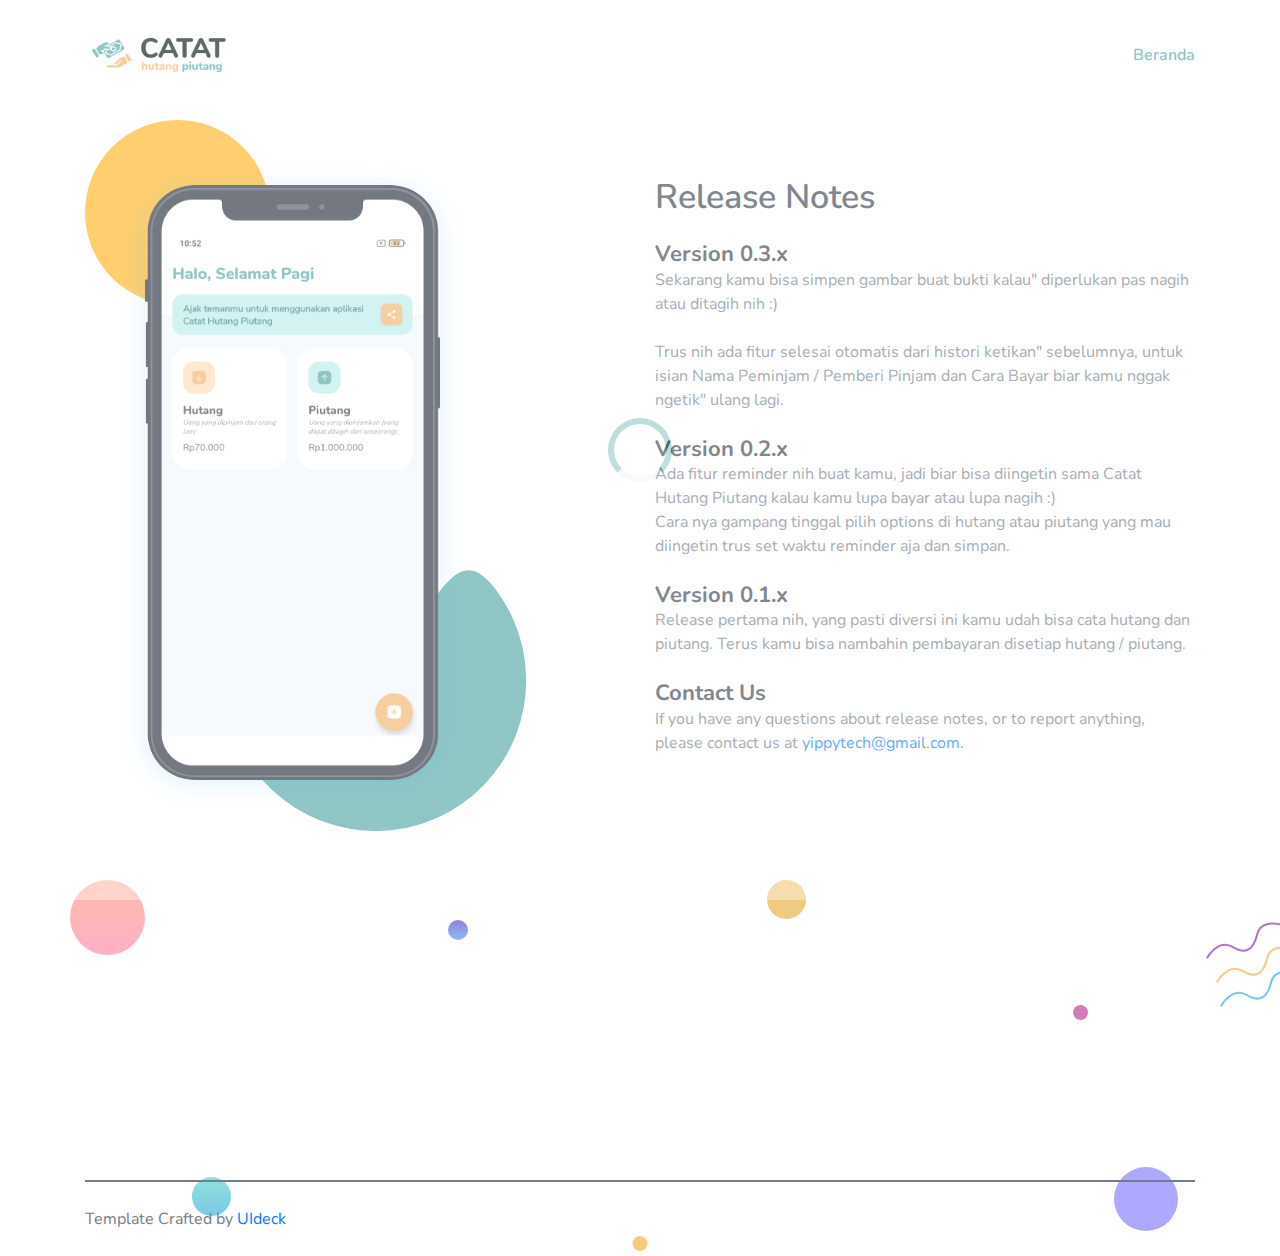
==== commit 9e67852f: "Update release notes 0.3.0" ====
--- a/release/index.html
+++ b/release/index.html
@@ -79,7 +79,9 @@
                         <h3 class="download-title">Release Notes</h3>
                         <section class="mb-4 mt-4" id="item-1-1">
                             <h4 class="section-heading">Version 0.3.x</h4>
-                            <p>Sekarang kamu bisa simpen gambar buat bukti kalau-kalau diperlukan pas nagih atau ditagih. </p>
+                            <p>Sekarang kamu bisa simpen gambar buat bukti kalau" diperlukan pas nagih atau ditagih nih :)
+                            <br><br>
+                            Trus nih ada fitur selesai otomatis dari histori ketikan" sebelumnya, untuk isian Nama Peminjam / Pemberi Pinjam dan Cara Bayar biar kamu nggak ngetik" ulang lagi.</p>
                         </section>
                         <section class="mb-4 mt-4" id="item-1-1">
                             <h4 class="section-heading">Version 0.2.x</h4>
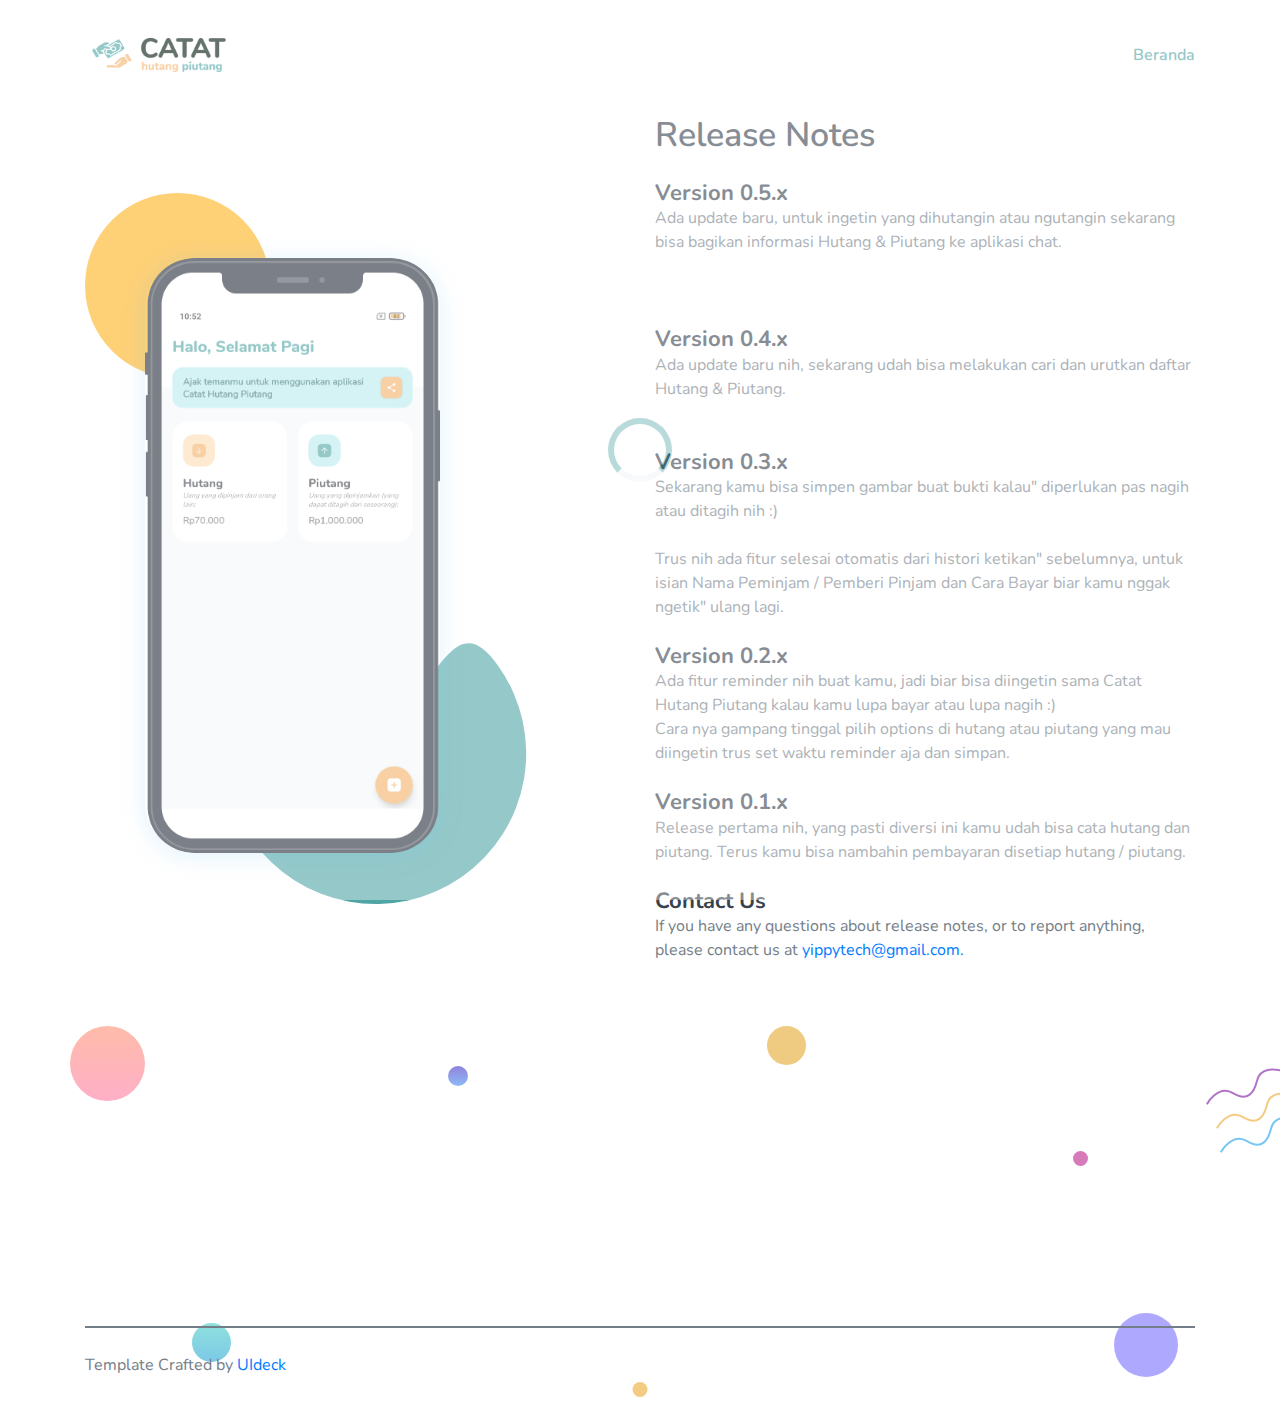
==== commit ab0b999d: "update v5.0.x" ====
--- a/release/index.html
+++ b/release/index.html
@@ -78,6 +78,16 @@
                     <div class="download-content mt-45 wow fadeInLeftBig" data-wow-duration="1.3s" data-wow-delay="0.5s">
                         <h3 class="download-title">Release Notes</h3>
                         <section class="mb-4 mt-4" id="item-1-1">
+                            <h4 class="section-heading">Version 0.5.x</h4>
+                            <p>Ada update baru, untuk ingetin yang dihutangin atau ngutangin sekarang bisa bagikan informasi Hutang & Piutang ke aplikasi chat.</p>
+                            <br><br>
+                        </section>
+                        <section class="mb-4 mt-4" id="item-1-1">
+                            <h4 class="section-heading">Version 0.4.x</h4>
+                            <p>Ada update baru nih, sekarang udah bisa melakukan cari dan urutkan daftar Hutang & Piutang.</p
+                            <br><br>
+                        </section>
+                        <section class="mb-4 mt-4" id="item-1-1">
                             <h4 class="section-heading">Version 0.3.x</h4>
                             <p>Sekarang kamu bisa simpen gambar buat bukti kalau" diperlukan pas nagih atau ditagih nih :)
                             <br><br>
